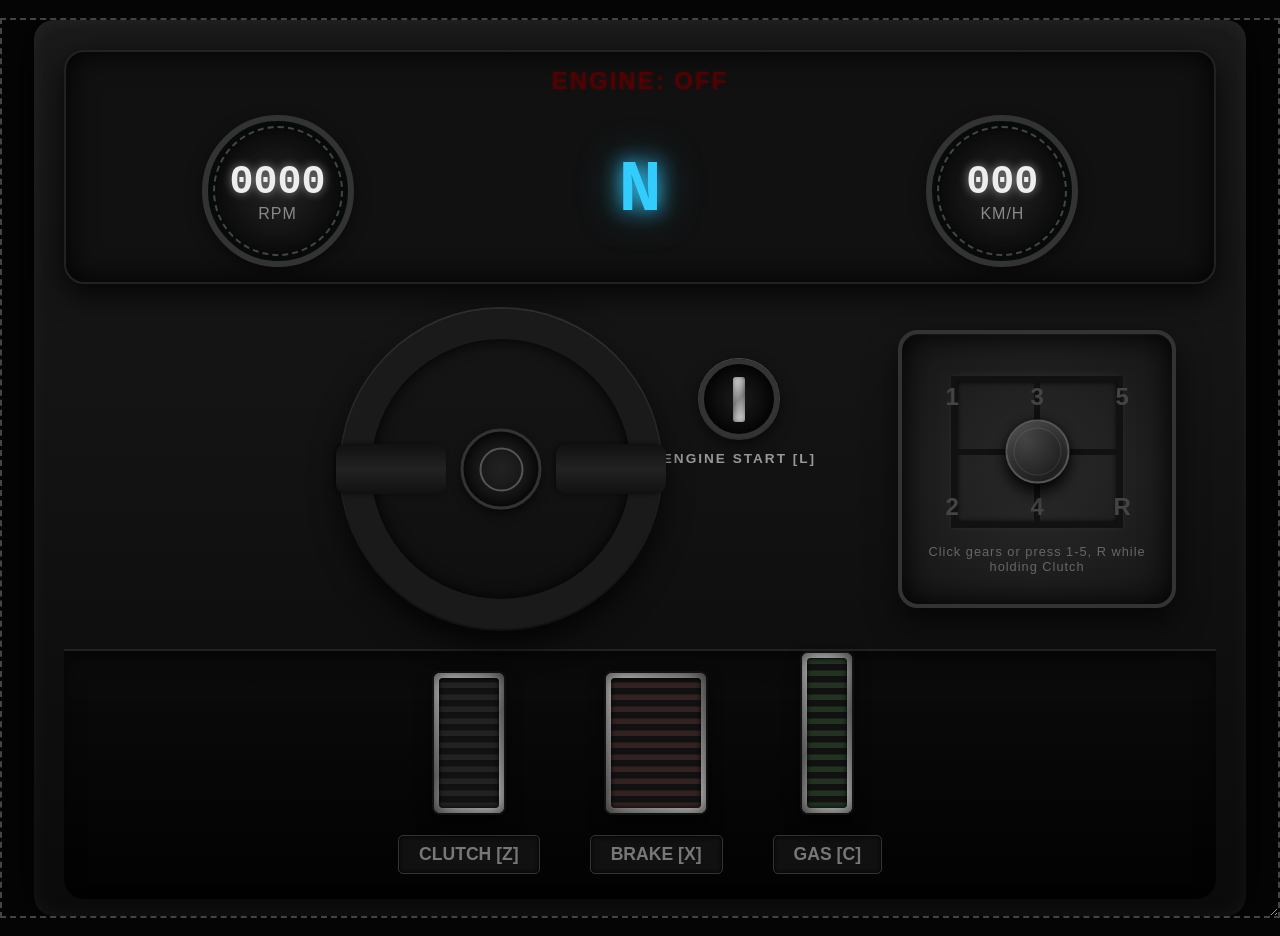
==== index.html @ 3895ff87 "Añadí los archivos" ====
<!DOCTYPE html>
<html lang="en">

<head>
    <meta charset="UTF-8">
    <meta name="viewport" content="width=device-width, initial-scale=1.0">
    <title>Car Simulation</title>
    <link rel="stylesheet" href="style.css">
</head>

<body>
    <!-- User modifiable wrapper -->
    <div class="user-modifiable-wrapper"
        style="width: 100%; height: 100vh; display: flex; justify-content: center; align-items: center; border: 2px dashed #444; overflow: hidden; resize: both; margin: 0 auto; box-sizing: border-box;">
        <div class="simulation-container">
            <!-- Dashboard -->
            <div class="dashboard">
                <div class="indicator engine-status" id="engine-status">ENGINE: OFF</div>
                <div class="gauges">
                    <div class="gauge rpm-gauge">
                        <span class="value" id="rpm-value">0</span>
                        <span class="unit">RPM</span>
                    </div>
                    <div class="gear-display" id="current-gear">N</div>
                    <div class="gauge speed-gauge">
                        <span class="value" id="speed-value">0</span>
                        <span class="unit">KM/H</span>
                    </div>
                </div>
            </div>

            <!-- Controls Area -->
            <div class="controls-area">
                <!-- Steering Wheel -->
                <div class="steering-column">
                    <div class="steering-wheel" id="steering-wheel" title="Drag to turn">
                        <div class="wheel-center"></div>
                        <div class="wheel-spoke top"></div>
                        <div class="wheel-spoke left"></div>
                        <div class="wheel-spoke right"></div>
                    </div>
                </div>

                <!-- Ignition Key -->
                <div class="ignition">
                    <div class="key-slot" id="key-slot" title="Click to Start/Stop Engine">
                        <div class="key" id="car-key"></div>
                    </div>
                    <label>ENGINE START [L]</label>
                </div>

                <!-- Gearbox -->
                <div class="gearbox-container">
                    <div class="gearbox">
                        <div class="pattern"></div>
                        <div class="gears">
                            <div class="gear-slot" data-gear="1">1</div>
                            <div class="gear-slot" data-gear="3">3</div>
                            <div class="gear-slot" data-gear="5">5</div>
                            <div class="gear-slot" data-gear="2">2</div>
                            <div class="gear-slot" data-gear="4">4</div>
                            <div class="gear-slot" data-gear="R">R</div>
                        </div>
                        <div class="gear-stick" id="gear-stick">
                            <div class="knob"></div>
                        </div>
                    </div>
                    <div class="gearbox-label">Click gears or press 1-5, R while holding Clutch</div>
                </div>
            </div>

            <!-- Pedals -->
            <div class="pedals-container">
                <div class="pedal clutch-pedal" id="clutch" data-pedal="clutch">
                    <div class="pedal-pad"></div>
                    <label>CLUTCH [Z]</label>
                </div>
                <div class="pedal brake-pedal" id="brake" data-pedal="brake">
                    <div class="pedal-pad wide"></div>
                    <label>BRAKE [X]</label>
                </div>
                <div class="pedal gas-pedal" id="gas" data-pedal="gas">
                    <div class="pedal-pad tall"></div>
                    <label>GAS [C]</label>
                </div>
            </div>
        </div>
        <script src="script.js"></script>
</body>

</html>
---- style.css ----
:root {
    --bg-color: #050505;
    --dashboard-bg: #111;
    --text-color: #eee;
    --accent-red: #ff3333;
    --accent-blue: #33ccff;
    --accent-green: #33ff33;
    --pedal-bg: #333;
    --pedal-active: #555;
    --chrome: linear-gradient(135deg, #e0e0e0, #888, #e0e0e0);
}

body {
    margin: 0;
    padding: 0;
    background-color: var(--bg-color);
    color: var(--text-color);
    font-family: 'Segoe UI', Tahoma, Geneva, Verdana, sans-serif;
    display: flex;
    justify-content: center;
    align-items: center;
    min-height: 100vh;
    overflow-y: auto;
    overflow-x: hidden;
    user-select: none;
    padding: 2vh 0;
    box-sizing: border-box;
}

.simulation-container {
    width: 95%;
    max-width: 1400px;
    height: 100%;
    min-height: 500px;
    background: linear-gradient(to bottom, #1a1a1a, #0a0a0a);
    border-radius: 20px;
    box-shadow: 0 0 50px rgba(0,0,0,0.8), inset 0 0 20px rgba(255,255,255,0.05);
    display: flex;
    flex-direction: column;
    padding: 30px;
    box-sizing: border-box;
    position: relative;
}

/* Dashboard */
.dashboard {
    background: var(--dashboard-bg);
    border-radius: 20px;
    padding: 15px; /* Reduced from 20 */
    margin-bottom: 25px; /* Reduced from 40 */
    border: 2px solid #222;
    box-shadow: inset 0 0 30px #000, 0 10px 30px rgba(0,0,0,0.8);
    backdrop-filter: blur(10px);
}

.engine-status {
    text-align: center;
    font-weight: bold;
    font-size: 1.5rem;
    color: #550000;
    margin-bottom: 20px;
    text-shadow: 0 0 5px #ff000022;
    transition: color 0.3s, text-shadow 0.3s;
    letter-spacing: 2px;
}

.engine-status.on {
    color: var(--accent-green);
    text-shadow: 0 0 15px var(--accent-green);
}

.gauges {
    display: flex;
    justify-content: space-around;
    align-items: center;
}

.gauge {
    display: flex;
    flex-direction: column;
    align-items: center;
    background: radial-gradient(circle, #222, #000);
    border: 6px solid #333;
    border-radius: 50%;
    width: 140px; /* Reduced from 180 */
    height: 140px; /* Reduced from 180 */
    justify-content: center;
    box-shadow: inset 0 0 20px rgba(0,0,0,0.8), 0 5px 15px rgba(0,0,0,0.5), inset 0 0 10px rgba(51, 204, 255, 0.1);
    position: relative;
}

.gauge::before {
    content: '';
    position: absolute;
    top: 5px; left: 5px; right: 5px; bottom: 5px;
    border: 2px dashed #444;
    border-radius: 50%;
    pointer-events: none;
}

.gauge .value {
    font-size: 2.5rem; /* Reduced from 3.5 */
    font-weight: bold;
    color: var(--text-color);
    font-family: 'Courier New', Courier, monospace;
    text-shadow: 0 0 10px rgba(255,255,255,0.5);
}

.gauge .unit {
    font-size: 1rem;
    color: #888;
    letter-spacing: 1px;
}

.gear-display {
    font-size: 4.5rem; /* Reduced from 6.0 */
    font-weight: bold;
    color: var(--accent-blue);
    text-shadow: 0 0 20px var(--accent-blue), 0 0 40px rgba(51,204,255,0.5);
    width: 90px;
    text-align: center;
    font-family: 'Courier New', Courier, monospace;
}

/* Controls Area (Wheel, Key, Gearbox) */
.controls-area {
    display: flex;
    justify-content: space-between;
    align-items: center;
    flex: 1;
    position: relative;
    padding: 0 40px;
}

/* Steering Wheel */
.steering-column {
    flex: 1;
    display: flex;
    justify-content: center;
}

.steering-wheel {
    width: 260px; /* Reduced from 320 */
    height: 260px; /* Reduced from 320 */
    border: 30px solid #1a1a1a; /* Reduced from 35 */
    border-radius: 50%;
    position: relative;
    box-shadow: inset 0 0 15px #000, 0 15px 30px rgba(0,0,0,0.8), 0 0 0 2px #333;
    transition: transform 0.1s;
    cursor: grab;
    z-index: 10;
    background: radial-gradient(circle transparent 50%, rgba(0,0,0,0.3));
}

.steering-wheel:active {
    cursor: grabbing;
}

.wheel-center {
    position: absolute;
    top: 50%;
    left: 50%;
    transform: translate(-50%, -50%);
    width: 75px; /* Reduced from 90 */
    height: 75px; /* Reduced from 90 */
    background: radial-gradient(circle, #222, #0a0a0a);
    border-radius: 50%;
    border: 3px solid #333;
    box-shadow: inset 0 0 15px #000, 0 5px 10px rgba(0,0,0,0.5);
    display: flex;
    justify-content: center;
    align-items: center;
}

.wheel-center::after {
    content: '';
    width: 40px;
    height: 40px;
    border: 2px solid #555;
    border-radius: 50%;
}

.wheel-spoke {
    position: absolute;
    background: linear-gradient(90deg, #111, #222, #111);
    box-shadow: 0 2px 5px rgba(0,0,0,0.5);
}

.wheel-spoke.top {
    display: none;
}

.wheel-spoke.left {
    width: 50px;
    height: 110px;
    top: 50%;
    left: -5px;
    transform: translateY(-50%) rotate(90deg);
    border-radius: 10px;
}

.wheel-spoke.right {
    width: 50px;
    height: 110px;
    top: 50%;
    right: -5px;
    transform: translateY(-50%) rotate(90deg);
    border-radius: 10px;
}

.wheel-spoke.bottom {
    width: 110px;
    height: 50px;
    bottom: -5px;
    left: 50%;
    transform: translateX(-50%) rotate(90deg);
    border-radius: 10px;
}

/* Ignition Key */
.ignition {
    display: flex;
    flex-direction: column;
    align-items: center;
    position: absolute;
    top: 50px;
    right: 400px; /* Adjusted */
    z-index: 5;
}

.key-slot {
    width: 70px;
    height: 70px;
    border-radius: 50%;
    background: radial-gradient(circle, #1a1a1a, #000);
    border: 5px solid #333;
    display: flex;
    justify-content: center;
    align-items: center;
    cursor: pointer;
    position: relative;
    box-shadow: inset 0 0 15px rgba(0,0,0,0.9), 0 5px 15px rgba(0,0,0,0.6), 0 0 0 1px #555;
    margin-bottom: 12px;
    transition: box-shadow 0.2s;
}

.key-slot:hover {
    box-shadow: inset 0 0 15px rgba(0,0,0,0.9), 0 5px 15px rgba(0,0,0,0.6), 0 0 0 2px var(--accent-red);
}

.key {
    width: 12px;
    height: 45px;
    background: var(--chrome);
    border-radius: 3px;
    transition: transform 0.3s cubic-bezier(0.4, 0.0, 0.2, 1);
    transform-origin: bottom center;
    box-shadow: inset 0 0 5px rgba(0,0,0,0.5);
}

.key.cranking {
    transform: rotate(45deg);
    box-shadow: inset 0 0 10px rgba(0,0,0,0.8);
}

.key.on {
    transform: rotate(90deg);
}

.ignition label {
    font-size: 0.85rem;
    color: #999;
    letter-spacing: 2px;
    font-weight: bold;
}

/* Gearbox */
.gearbox-container {
    width: 240px; /* Reduced from 280 */
    height: 240px; /* Reduced from 280 */
    background: radial-gradient(circle, #2a2a2a, #151515);
    border: 4px solid #333;
    border-radius: 20px;
    padding: 15px; /* Reduced from 20 */
    box-shadow: inset 0 0 30px #000, 0 15px 30px rgba(0,0,0,0.6), inset 0 1px 1px rgba(255,255,255,0.1);
    position: relative;
    display: flex;
    flex-direction: column;
}

.gearbox-label {
    text-align: center;
    color: #666;
    font-size: 0.8rem;
    margin-top: -10px;
    margin-bottom: 15px;
    letter-spacing: 1px;
}

.gearbox {
    position: relative;
    flex: 1;
}

.pattern {
    position: absolute;
    top: 50%;
    left: 50%;
    transform: translate(-50%, -50%);
    width: 160px;
    height: 140px;
    border-top: 6px solid #111;
    border-bottom: 6px solid #111;
    border-left: 6px solid #111;
    border-right: 6px solid #111;
    box-shadow: inset 0 0 5px #000, 0 0 5px rgba(255,255,255,0.05);
}
.pattern::before {
    content: '';
    position: absolute;
    top: 50%;
    left: 0;
    width: 100%;
    height: 6px;
    background: #111;
    transform: translateY(-50%);
}
.pattern::after {
    content: '';
    position: absolute;
    top: 0;
    left: 50%;
    width: 6px;
    height: 100%;
    background: #111;
    transform: translateX(-50%);
}

.gears {
    position: relative;
    width: 100%;
    height: 100%;
    display: grid;
    grid-template-columns: 1fr 1fr 1fr;
    grid-template-rows: 1fr 1fr;
    gap: 15px;
}

.gear-slot {
    display: flex;
    justify-content: center;
    align-items: center;
    font-size: 1.5rem; /* Reduced from 1.8 */
    font-weight: bold;
    color: #444;
    cursor: pointer;
    transition: all 0.2s;
    user-select: none;
    z-index: 2;
    border-radius: 50%;
}

.gear-slot:hover {
    color: #888;
    background: rgba(255,255,255,0.05);
}

.gear-slot.active {
    color: var(--accent-red);
    text-shadow: 0 0 10px var(--accent-red);
}

.gear-stick {
    position: absolute;
    width: 25px;
    height: 25px;
    background: transparent;
    top: 50%;
    left: 50%;
    transform: translate(-50%, -50%);
    transition: all 0.25s cubic-bezier(0.25, 0.8, 0.25, 1);
    z-index: 3;
    pointer-events: auto; /* Changed to auto so it can be dragged */
    cursor: grab;
}

.gear-stick.dragging {
    transition: none !important; /* Disable snapping while user is dragging */
    cursor: grabbing;
}

.gear-stick .knob {
    width: 60px;
    height: 60px;
    background: radial-gradient(circle at 30% 30%, #444, #111);
    border: 2px solid #555;
    border-radius: 50%;
    position: absolute;
    top: 50%;
    left: 50%;
    transform: translate(-50%, -50%);
    box-shadow: inset 0 5px 10px rgba(255,255,255,0.1), 0 10px 15px rgba(0,0,0,0.8), 0 0 10px rgba(0,0,0,0.5);
}

.gear-stick .knob::after {
    content: '';
    position: absolute;
    top: 10%; left: 10%; right: 10%; bottom: 10%;
    border: 1px solid rgba(255,255,255,0.1);
    border-radius: 50%;
}

.gear-stick.g-1 { top: 20%; left: 16.6%; }
.gear-stick.g-2 { top: 80%; left: 16.6%; }
.gear-stick.g-3 { top: 20%; left: 50%; }
.gear-stick.g-4 { top: 80%; left: 50%; }
.gear-stick.g-5 { top: 20%; left: 83.3%; }
.gear-stick.g-R { top: 80%; left: 83.3%; }

/* Pedals */
.pedals-container {
    display: flex;
    justify-content: center;
    align-items: flex-end;
    gap: 50px; /* Reduced from 70px */
    height: 230px; /* Reduced from 350px */
    padding-bottom: 25px; /* Reduced from 30px */
    border-top: 2px solid #222;
    background: linear-gradient(to bottom, rgba(0,0,0,0.2), rgba(0,0,0,0.8));
    border-radius: 0 0 20px 20px;
    box-shadow: inset 0 10px 20px rgba(0,0,0,0.5);
    margin-top: 20px;
}

.pedal {
    display: flex;
    flex-direction: column;
    align-items: center;
    cursor: pointer;
}

.pedal label {
    margin-top: 20px;
    font-size: 1.1rem;
    font-weight: bold;
    color: #777;
    background: #111;
    padding: 8px 20px;
    border-radius: 5px;
    text-transform: uppercase;
    box-shadow: inset 0 0 5px #000;
    border: 1px solid #333;
}

.pedal-pad {
    width: 70px;
    height: 140px;
    background: var(--chrome);
    border-radius: 8px;
    box-shadow: inset 0 0 20px rgba(0,0,0,0.8), 0 10px 15px rgba(0,0,0,0.6);
    transition: transform 0.1s cubic-bezier(0.1, 2, 0.5, 1), box-shadow 0.1s;
    transform-origin: top center;
    position: relative;
    border: 2px solid #111;
}

.pedal-pad::after {
    content: '';
    position: absolute;
    top: 5px; left: 5px; right: 5px; bottom: 5px;
    background: repeating-linear-gradient(
        0deg,
        #222,
        #222 5px,
        #111 6px,
        #111 12px
    );
    border-radius: 4px;
    box-shadow: inset 0 0 5px #000;
}

.pedal-pad.wide { width: 100px; } /* Reduced from 120 */
.pedal-pad.tall { height: 160px; width: 50px; } /* Reduced from 180x60 */

.pedal.pressed .pedal-pad {
    transform: perspective(400px) rotateX(25deg) translateY(15px);
    box-shadow: inset 0 0 25px rgba(0,0,0,0.9), 0 2px 5px rgba(0,0,0,0.5);
}

.pedal.clutch-pedal .pedal-pad::after { background: repeating-linear-gradient(0deg, #222, #222 5px, #111 6px, #111 12px); }
.pedal.brake-pedal .pedal-pad::after { background: repeating-linear-gradient(0deg, #322, #322 5px, #111 6px, #111 12px); }
.pedal.gas-pedal .pedal-pad::after { background: repeating-linear-gradient(0deg, #232, #232 5px, #111 6px, #111 12px); }

/* --- RESPONSIVE DESIGN --- */

@media (max-width: 1200px) {
    .ignition {
        right: 5%;
    }
}

@media (max-width: 992px) {
    body {
        height: auto;
        overflow: auto; /* Allow scrolling on smaller devices */
        padding: 20px 0;
    }
    
    .simulation-container {
        height: auto;
        min-height: 95vh;
        padding: 20px;
    }
    
    .controls-area {
        flex-direction: column;
        gap: 40px;
        padding: 20px 0;
    }
    
    .ignition {
        position: relative;
        top: 0;
        right: 0;
        margin-bottom: 20px;
        order: -1; /* Move ignition above the steering wheel on mobile */
    }
    
    .gauges {
        flex-wrap: wrap;
        gap: 20px;
    }
    
    .dashboard {
        margin-bottom: 20px;
    }
}

@media (max-width: 768px) {
    .pedals-container {
        gap: 20px;
        height: 250px;
    }
}

@media (max-width: 600px) {
    .gauge {
        width: 110px;
        height: 110px;
        border-width: 4px;
    }
    
    .gauge .value {
        font-size: 2rem;
    }
    
    .gear-display {
        font-size: 3.5rem;
        width: 80px;
    }
    
    .steering-wheel {
        width: 250px;
        height: 250px;
        border-width: 25px;
    }
    
    .wheel-center {
        width: 70px;
        height: 70px;
    }
    
    .wheel-center::after {
        width: 30px;
        height: 30px;
    }
    
    .gearbox-container {
        width: 100%;
        max-width: 280px;
        padding: 10px;
    }
    
    .pedals-container {
        gap: 10px;
        height: 220px;
    }
    
    .pedal-pad {
        width: 50px;
        height: 110px;
    }
    
    .pedal-pad.wide {
        width: 80px;
    }
    
    .pedal-pad.tall {
        height: 140px;
        width: 40px;
    }
    
    .pedal label {
        font-size: 0.8rem;
        padding: 5px 10px;
    }
}

/* For screens that are short, scale down elements vertically */
@media (max-height: 850px) {
    .dashboard {
        margin-bottom: 20px;
        padding: 10px;
    }
    
    .gauge {
        width: 120px;
        height: 120px;
        border-width: 4px;
    }
    
    .gauge .value {
        font-size: 2.5rem;
    }

    .gear-display {
        font-size: 4rem;
        width: 80px;
    }
    
    .steering-wheel {
        width: 220px;
        height: 220px;
        border-width: 25px;
    }
    
    .wheel-center {
        width: 60px;
        height: 60px;
    }

    .gearbox-container {
        width: 200px;
        height: 220px;
        padding: 10px;
    }
    
    .gears {
        gap: 10px;
    }

    .gear-slot {
        font-size: 1.5rem;
    }

    .pedals-container {
        gap: 40px;
        height: 250px;
        padding-bottom: 15px;
    }
    
    .pedal-pad {
        width: 60px;
        height: 100px;
    }
    
    .pedal-pad.wide {
        width: 90px;
    }
    
    .pedal-pad.tall {
        height: 130px;
        width: 45px;
    }
    
    .pedal label {
        margin-top: 10px;
        font-size: 0.9rem;
    }
}
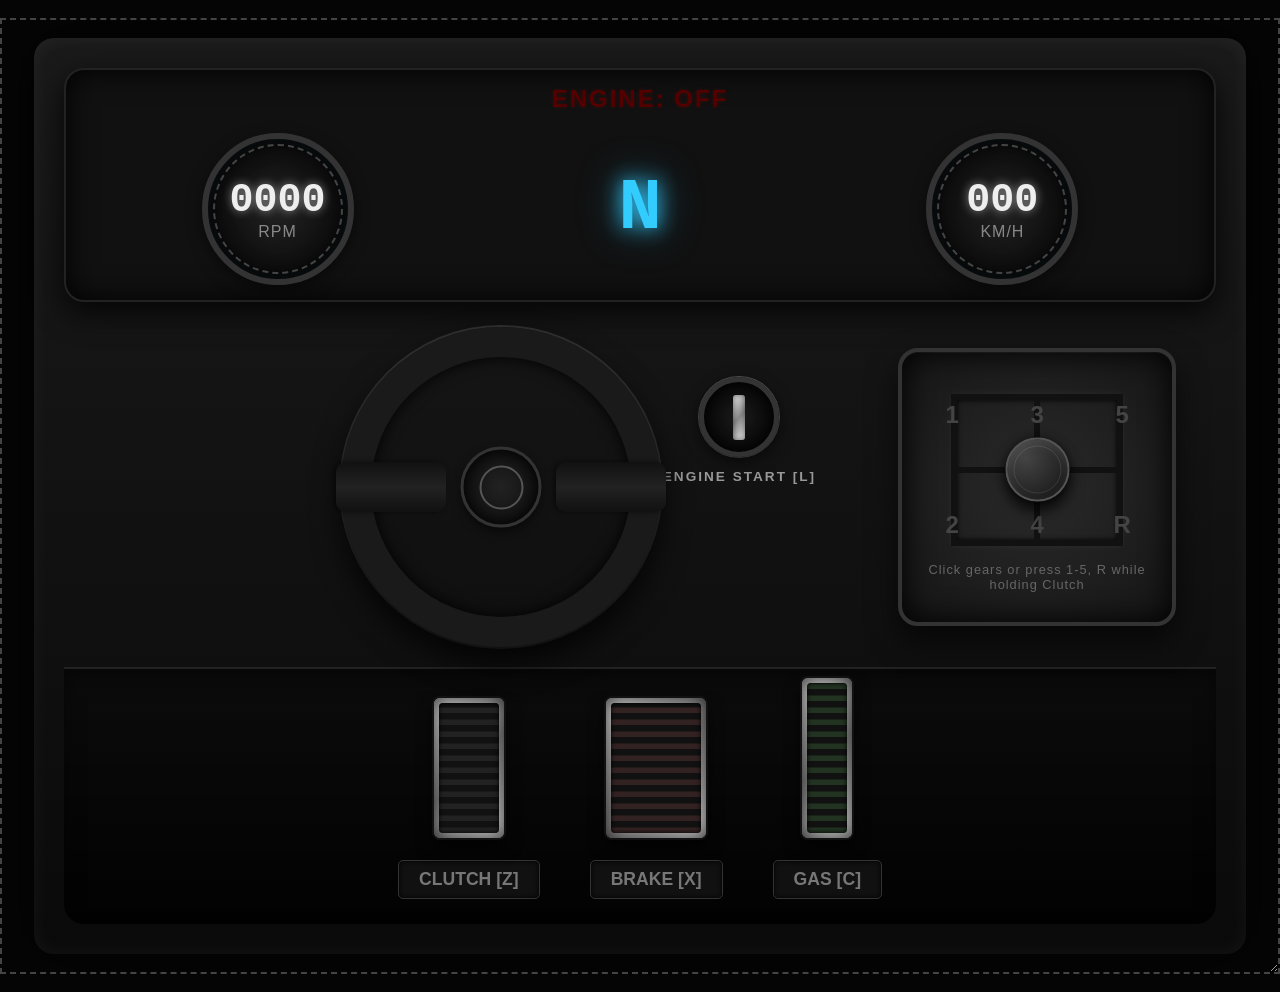
==== commit 3585b715: "ajustes de tamaño de pantalla 2" ====
--- a/index.html
+++ b/index.html
@@ -11,7 +11,7 @@
 <body>
     <!-- User modifiable wrapper -->
     <div class="user-modifiable-wrapper"
-        style="width: 100%; height: 100vh; display: flex; justify-content: center; align-items: center; border: 2px dashed #444; overflow: hidden; resize: both; margin: 0 auto; box-sizing: border-box;">
+        style="width: 100%; min-height: 100vh; display: flex; justify-content: center; align-items: center; border: 2px dashed #444; overflow: auto; resize: both; margin: 0 auto; box-sizing: border-box; padding: 2vh 0;">
         <div class="simulation-container">
             <!-- Dashboard -->
             <div class="dashboard">
@@ -85,7 +85,8 @@
                 </div>
             </div>
         </div>
-        <script src="script.js"></script>
+    </div>
+    <script src="script.js"></script>
 </body>
 
 </html>
--- a/style.css
+++ b/style.css
@@ -34,7 +34,7 @@
     min-height: 500px;
     background: linear-gradient(to bottom, #1a1a1a, #0a0a0a);
     border-radius: 20px;
-    box-shadow: 0 0 50px rgba(0,0,0,0.8), inset 0 0 20px rgba(255,255,255,0.05);
+    box-shadow: 0 0 50px rgba(0, 0, 0, 0.8), inset 0 0 20px rgba(255, 255, 255, 0.05);
     display: flex;
     flex-direction: column;
     padding: 30px;
@@ -46,10 +46,12 @@
 .dashboard {
     background: var(--dashboard-bg);
     border-radius: 20px;
-    padding: 15px; /* Reduced from 20 */
-    margin-bottom: 25px; /* Reduced from 40 */
+    padding: 15px;
+    /* Reduced from 20 */
+    margin-bottom: 25px;
+    /* Reduced from 40 */
     border: 2px solid #222;
-    box-shadow: inset 0 0 30px #000, 0 10px 30px rgba(0,0,0,0.8);
+    box-shadow: inset 0 0 30px #000, 0 10px 30px rgba(0, 0, 0, 0.8);
     backdrop-filter: blur(10px);
 }
 
@@ -82,28 +84,34 @@
     background: radial-gradient(circle, #222, #000);
     border: 6px solid #333;
     border-radius: 50%;
-    width: 140px; /* Reduced from 180 */
-    height: 140px; /* Reduced from 180 */
+    width: 140px;
+    /* Reduced from 180 */
+    height: 140px;
+    /* Reduced from 180 */
     justify-content: center;
-    box-shadow: inset 0 0 20px rgba(0,0,0,0.8), 0 5px 15px rgba(0,0,0,0.5), inset 0 0 10px rgba(51, 204, 255, 0.1);
+    box-shadow: inset 0 0 20px rgba(0, 0, 0, 0.8), 0 5px 15px rgba(0, 0, 0, 0.5), inset 0 0 10px rgba(51, 204, 255, 0.1);
     position: relative;
 }
 
 .gauge::before {
     content: '';
     position: absolute;
-    top: 5px; left: 5px; right: 5px; bottom: 5px;
+    top: 5px;
+    left: 5px;
+    right: 5px;
+    bottom: 5px;
     border: 2px dashed #444;
     border-radius: 50%;
     pointer-events: none;
 }
 
 .gauge .value {
-    font-size: 2.5rem; /* Reduced from 3.5 */
+    font-size: 2.5rem;
+    /* Reduced from 3.5 */
     font-weight: bold;
     color: var(--text-color);
     font-family: 'Courier New', Courier, monospace;
-    text-shadow: 0 0 10px rgba(255,255,255,0.5);
+    text-shadow: 0 0 10px rgba(255, 255, 255, 0.5);
 }
 
 .gauge .unit {
@@ -113,10 +121,11 @@
 }
 
 .gear-display {
-    font-size: 4.5rem; /* Reduced from 6.0 */
+    font-size: 4.5rem;
+    /* Reduced from 6.0 */
     font-weight: bold;
     color: var(--accent-blue);
-    text-shadow: 0 0 20px var(--accent-blue), 0 0 40px rgba(51,204,255,0.5);
+    text-shadow: 0 0 20px var(--accent-blue), 0 0 40px rgba(51, 204, 255, 0.5);
     width: 90px;
     text-align: center;
     font-family: 'Courier New', Courier, monospace;
@@ -140,16 +149,19 @@
 }
 
 .steering-wheel {
-    width: 260px; /* Reduced from 320 */
-    height: 260px; /* Reduced from 320 */
-    border: 30px solid #1a1a1a; /* Reduced from 35 */
-    border-radius: 50%;
-    position: relative;
-    box-shadow: inset 0 0 15px #000, 0 15px 30px rgba(0,0,0,0.8), 0 0 0 2px #333;
+    width: 260px;
+    /* Reduced from 320 */
+    height: 260px;
+    /* Reduced from 320 */
+    border: 30px solid #1a1a1a;
+    /* Reduced from 35 */
+    border-radius: 50%;
+    position: relative;
+    box-shadow: inset 0 0 15px #000, 0 15px 30px rgba(0, 0, 0, 0.8), 0 0 0 2px #333;
     transition: transform 0.1s;
     cursor: grab;
     z-index: 10;
-    background: radial-gradient(circle transparent 50%, rgba(0,0,0,0.3));
+    background: radial-gradient(circle transparent 50%, rgba(0, 0, 0, 0.3));
 }
 
 .steering-wheel:active {
@@ -161,12 +173,14 @@
     top: 50%;
     left: 50%;
     transform: translate(-50%, -50%);
-    width: 75px; /* Reduced from 90 */
-    height: 75px; /* Reduced from 90 */
+    width: 75px;
+    /* Reduced from 90 */
+    height: 75px;
+    /* Reduced from 90 */
     background: radial-gradient(circle, #222, #0a0a0a);
     border-radius: 50%;
     border: 3px solid #333;
-    box-shadow: inset 0 0 15px #000, 0 5px 10px rgba(0,0,0,0.5);
+    box-shadow: inset 0 0 15px #000, 0 5px 10px rgba(0, 0, 0, 0.5);
     display: flex;
     justify-content: center;
     align-items: center;
@@ -183,7 +197,7 @@
 .wheel-spoke {
     position: absolute;
     background: linear-gradient(90deg, #111, #222, #111);
-    box-shadow: 0 2px 5px rgba(0,0,0,0.5);
+    box-shadow: 0 2px 5px rgba(0, 0, 0, 0.5);
 }
 
 .wheel-spoke.top {
@@ -224,7 +238,8 @@
     align-items: center;
     position: absolute;
     top: 50px;
-    right: 400px; /* Adjusted */
+    right: 400px;
+    /* Adjusted */
     z-index: 5;
 }
 
@@ -239,13 +254,13 @@
     align-items: center;
     cursor: pointer;
     position: relative;
-    box-shadow: inset 0 0 15px rgba(0,0,0,0.9), 0 5px 15px rgba(0,0,0,0.6), 0 0 0 1px #555;
+    box-shadow: inset 0 0 15px rgba(0, 0, 0, 0.9), 0 5px 15px rgba(0, 0, 0, 0.6), 0 0 0 1px #555;
     margin-bottom: 12px;
     transition: box-shadow 0.2s;
 }
 
 .key-slot:hover {
-    box-shadow: inset 0 0 15px rgba(0,0,0,0.9), 0 5px 15px rgba(0,0,0,0.6), 0 0 0 2px var(--accent-red);
+    box-shadow: inset 0 0 15px rgba(0, 0, 0, 0.9), 0 5px 15px rgba(0, 0, 0, 0.6), 0 0 0 2px var(--accent-red);
 }
 
 .key {
@@ -255,12 +270,12 @@
     border-radius: 3px;
     transition: transform 0.3s cubic-bezier(0.4, 0.0, 0.2, 1);
     transform-origin: bottom center;
-    box-shadow: inset 0 0 5px rgba(0,0,0,0.5);
+    box-shadow: inset 0 0 5px rgba(0, 0, 0, 0.5);
 }
 
 .key.cranking {
     transform: rotate(45deg);
-    box-shadow: inset 0 0 10px rgba(0,0,0,0.8);
+    box-shadow: inset 0 0 10px rgba(0, 0, 0, 0.8);
 }
 
 .key.on {
@@ -276,13 +291,16 @@
 
 /* Gearbox */
 .gearbox-container {
-    width: 240px; /* Reduced from 280 */
-    height: 240px; /* Reduced from 280 */
+    width: 240px;
+    /* Reduced from 280 */
+    height: 240px;
+    /* Reduced from 280 */
     background: radial-gradient(circle, #2a2a2a, #151515);
     border: 4px solid #333;
     border-radius: 20px;
-    padding: 15px; /* Reduced from 20 */
-    box-shadow: inset 0 0 30px #000, 0 15px 30px rgba(0,0,0,0.6), inset 0 1px 1px rgba(255,255,255,0.1);
+    padding: 15px;
+    /* Reduced from 20 */
+    box-shadow: inset 0 0 30px #000, 0 15px 30px rgba(0, 0, 0, 0.6), inset 0 1px 1px rgba(255, 255, 255, 0.1);
     position: relative;
     display: flex;
     flex-direction: column;
@@ -313,8 +331,9 @@
     border-bottom: 6px solid #111;
     border-left: 6px solid #111;
     border-right: 6px solid #111;
-    box-shadow: inset 0 0 5px #000, 0 0 5px rgba(255,255,255,0.05);
-}
+    box-shadow: inset 0 0 5px #000, 0 0 5px rgba(255, 255, 255, 0.05);
+}
+
 .pattern::before {
     content: '';
     position: absolute;
@@ -325,6 +344,7 @@
     background: #111;
     transform: translateY(-50%);
 }
+
 .pattern::after {
     content: '';
     position: absolute;
@@ -350,7 +370,8 @@
     display: flex;
     justify-content: center;
     align-items: center;
-    font-size: 1.5rem; /* Reduced from 1.8 */
+    font-size: 1.5rem;
+    /* Reduced from 1.8 */
     font-weight: bold;
     color: #444;
     cursor: pointer;
@@ -362,7 +383,7 @@
 
 .gear-slot:hover {
     color: #888;
-    background: rgba(255,255,255,0.05);
+    background: rgba(255, 255, 255, 0.05);
 }
 
 .gear-slot.active {
@@ -380,12 +401,14 @@
     transform: translate(-50%, -50%);
     transition: all 0.25s cubic-bezier(0.25, 0.8, 0.25, 1);
     z-index: 3;
-    pointer-events: auto; /* Changed to auto so it can be dragged */
+    pointer-events: auto;
+    /* Changed to auto so it can be dragged */
     cursor: grab;
 }
 
 .gear-stick.dragging {
-    transition: none !important; /* Disable snapping while user is dragging */
+    transition: none !important;
+    /* Disable snapping while user is dragging */
     cursor: grabbing;
 }
 
@@ -399,36 +422,65 @@
     top: 50%;
     left: 50%;
     transform: translate(-50%, -50%);
-    box-shadow: inset 0 5px 10px rgba(255,255,255,0.1), 0 10px 15px rgba(0,0,0,0.8), 0 0 10px rgba(0,0,0,0.5);
+    box-shadow: inset 0 5px 10px rgba(255, 255, 255, 0.1), 0 10px 15px rgba(0, 0, 0, 0.8), 0 0 10px rgba(0, 0, 0, 0.5);
 }
 
 .gear-stick .knob::after {
     content: '';
     position: absolute;
-    top: 10%; left: 10%; right: 10%; bottom: 10%;
-    border: 1px solid rgba(255,255,255,0.1);
-    border-radius: 50%;
-}
-
-.gear-stick.g-1 { top: 20%; left: 16.6%; }
-.gear-stick.g-2 { top: 80%; left: 16.6%; }
-.gear-stick.g-3 { top: 20%; left: 50%; }
-.gear-stick.g-4 { top: 80%; left: 50%; }
-.gear-stick.g-5 { top: 20%; left: 83.3%; }
-.gear-stick.g-R { top: 80%; left: 83.3%; }
+    top: 10%;
+    left: 10%;
+    right: 10%;
+    bottom: 10%;
+    border: 1px solid rgba(255, 255, 255, 0.1);
+    border-radius: 50%;
+}
+
+.gear-stick.g-1 {
+    top: 20%;
+    left: 16.6%;
+}
+
+.gear-stick.g-2 {
+    top: 80%;
+    left: 16.6%;
+}
+
+.gear-stick.g-3 {
+    top: 20%;
+    left: 50%;
+}
+
+.gear-stick.g-4 {
+    top: 80%;
+    left: 50%;
+}
+
+.gear-stick.g-5 {
+    top: 20%;
+    left: 83.3%;
+}
+
+.gear-stick.g-R {
+    top: 80%;
+    left: 83.3%;
+}
 
 /* Pedals */
 .pedals-container {
     display: flex;
     justify-content: center;
     align-items: flex-end;
-    gap: 50px; /* Reduced from 70px */
-    height: 230px; /* Reduced from 350px */
-    padding-bottom: 25px; /* Reduced from 30px */
+    gap: 50px;
+    /* Reduced from 70px */
+    height: 230px;
+    /* Reduced from 350px */
+    padding-bottom: 25px;
+    /* Reduced from 30px */
     border-top: 2px solid #222;
-    background: linear-gradient(to bottom, rgba(0,0,0,0.2), rgba(0,0,0,0.8));
+    background: linear-gradient(to bottom, rgba(0, 0, 0, 0.2), rgba(0, 0, 0, 0.8));
     border-radius: 0 0 20px 20px;
-    box-shadow: inset 0 10px 20px rgba(0,0,0,0.5);
+    box-shadow: inset 0 10px 20px rgba(0, 0, 0, 0.5);
     margin-top: 20px;
 }
 
@@ -457,7 +509,7 @@
     height: 140px;
     background: var(--chrome);
     border-radius: 8px;
-    box-shadow: inset 0 0 20px rgba(0,0,0,0.8), 0 10px 15px rgba(0,0,0,0.6);
+    box-shadow: inset 0 0 20px rgba(0, 0, 0, 0.8), 0 10px 15px rgba(0, 0, 0, 0.6);
     transition: transform 0.1s cubic-bezier(0.1, 2, 0.5, 1), box-shadow 0.1s;
     transform-origin: top center;
     position: relative;
@@ -467,29 +519,47 @@
 .pedal-pad::after {
     content: '';
     position: absolute;
-    top: 5px; left: 5px; right: 5px; bottom: 5px;
-    background: repeating-linear-gradient(
-        0deg,
-        #222,
-        #222 5px,
-        #111 6px,
-        #111 12px
-    );
+    top: 5px;
+    left: 5px;
+    right: 5px;
+    bottom: 5px;
+    background: repeating-linear-gradient(0deg,
+            #222,
+            #222 5px,
+            #111 6px,
+            #111 12px);
     border-radius: 4px;
     box-shadow: inset 0 0 5px #000;
 }
 
-.pedal-pad.wide { width: 100px; } /* Reduced from 120 */
-.pedal-pad.tall { height: 160px; width: 50px; } /* Reduced from 180x60 */
+.pedal-pad.wide {
+    width: 100px;
+}
+
+/* Reduced from 120 */
+.pedal-pad.tall {
+    height: 160px;
+    width: 50px;
+}
+
+/* Reduced from 180x60 */
 
 .pedal.pressed .pedal-pad {
     transform: perspective(400px) rotateX(25deg) translateY(15px);
-    box-shadow: inset 0 0 25px rgba(0,0,0,0.9), 0 2px 5px rgba(0,0,0,0.5);
-}
-
-.pedal.clutch-pedal .pedal-pad::after { background: repeating-linear-gradient(0deg, #222, #222 5px, #111 6px, #111 12px); }
-.pedal.brake-pedal .pedal-pad::after { background: repeating-linear-gradient(0deg, #322, #322 5px, #111 6px, #111 12px); }
-.pedal.gas-pedal .pedal-pad::after { background: repeating-linear-gradient(0deg, #232, #232 5px, #111 6px, #111 12px); }
+    box-shadow: inset 0 0 25px rgba(0, 0, 0, 0.9), 0 2px 5px rgba(0, 0, 0, 0.5);
+}
+
+.pedal.clutch-pedal .pedal-pad::after {
+    background: repeating-linear-gradient(0deg, #222, #222 5px, #111 6px, #111 12px);
+}
+
+.pedal.brake-pedal .pedal-pad::after {
+    background: repeating-linear-gradient(0deg, #322, #322 5px, #111 6px, #111 12px);
+}
+
+.pedal.gas-pedal .pedal-pad::after {
+    background: repeating-linear-gradient(0deg, #232, #232 5px, #111 6px, #111 12px);
+}
 
 /* --- RESPONSIVE DESIGN --- */
 
@@ -502,35 +572,37 @@
 @media (max-width: 992px) {
     body {
         height: auto;
-        overflow: auto; /* Allow scrolling on smaller devices */
+        overflow: auto;
+        /* Allow scrolling on smaller devices */
         padding: 20px 0;
     }
-    
+
     .simulation-container {
         height: auto;
         min-height: 95vh;
         padding: 20px;
     }
-    
+
     .controls-area {
         flex-direction: column;
         gap: 40px;
         padding: 20px 0;
     }
-    
+
     .ignition {
         position: relative;
         top: 0;
         right: 0;
         margin-bottom: 20px;
-        order: -1; /* Move ignition above the steering wheel on mobile */
-    }
-    
+        order: -1;
+        /* Move ignition above the steering wheel on mobile */
+    }
+
     .gauges {
         flex-wrap: wrap;
         gap: 20px;
     }
-    
+
     .dashboard {
         margin-bottom: 20px;
     }
@@ -549,57 +621,57 @@
         height: 110px;
         border-width: 4px;
     }
-    
+
     .gauge .value {
         font-size: 2rem;
     }
-    
+
     .gear-display {
         font-size: 3.5rem;
         width: 80px;
     }
-    
+
     .steering-wheel {
         width: 250px;
         height: 250px;
         border-width: 25px;
     }
-    
+
     .wheel-center {
         width: 70px;
         height: 70px;
     }
-    
+
     .wheel-center::after {
         width: 30px;
         height: 30px;
     }
-    
+
     .gearbox-container {
         width: 100%;
         max-width: 280px;
         padding: 10px;
     }
-    
+
     .pedals-container {
         gap: 10px;
         height: 220px;
     }
-    
+
     .pedal-pad {
         width: 50px;
         height: 110px;
     }
-    
+
     .pedal-pad.wide {
         width: 80px;
     }
-    
+
     .pedal-pad.tall {
         height: 140px;
         width: 40px;
     }
-    
+
     .pedal label {
         font-size: 0.8rem;
         padding: 5px 10px;
@@ -612,13 +684,13 @@
         margin-bottom: 20px;
         padding: 10px;
     }
-    
+
     .gauge {
         width: 120px;
         height: 120px;
         border-width: 4px;
     }
-    
+
     .gauge .value {
         font-size: 2.5rem;
     }
@@ -627,13 +699,13 @@
         font-size: 4rem;
         width: 80px;
     }
-    
+
     .steering-wheel {
         width: 220px;
         height: 220px;
         border-width: 25px;
     }
-    
+
     .wheel-center {
         width: 60px;
         height: 60px;
@@ -644,7 +716,7 @@
         height: 220px;
         padding: 10px;
     }
-    
+
     .gears {
         gap: 10px;
     }
@@ -658,23 +730,23 @@
         height: 250px;
         padding-bottom: 15px;
     }
-    
+
     .pedal-pad {
         width: 60px;
         height: 100px;
     }
-    
+
     .pedal-pad.wide {
         width: 90px;
     }
-    
+
     .pedal-pad.tall {
         height: 130px;
         width: 45px;
     }
-    
+
     .pedal label {
         margin-top: 10px;
         font-size: 0.9rem;
     }
-}
+}
